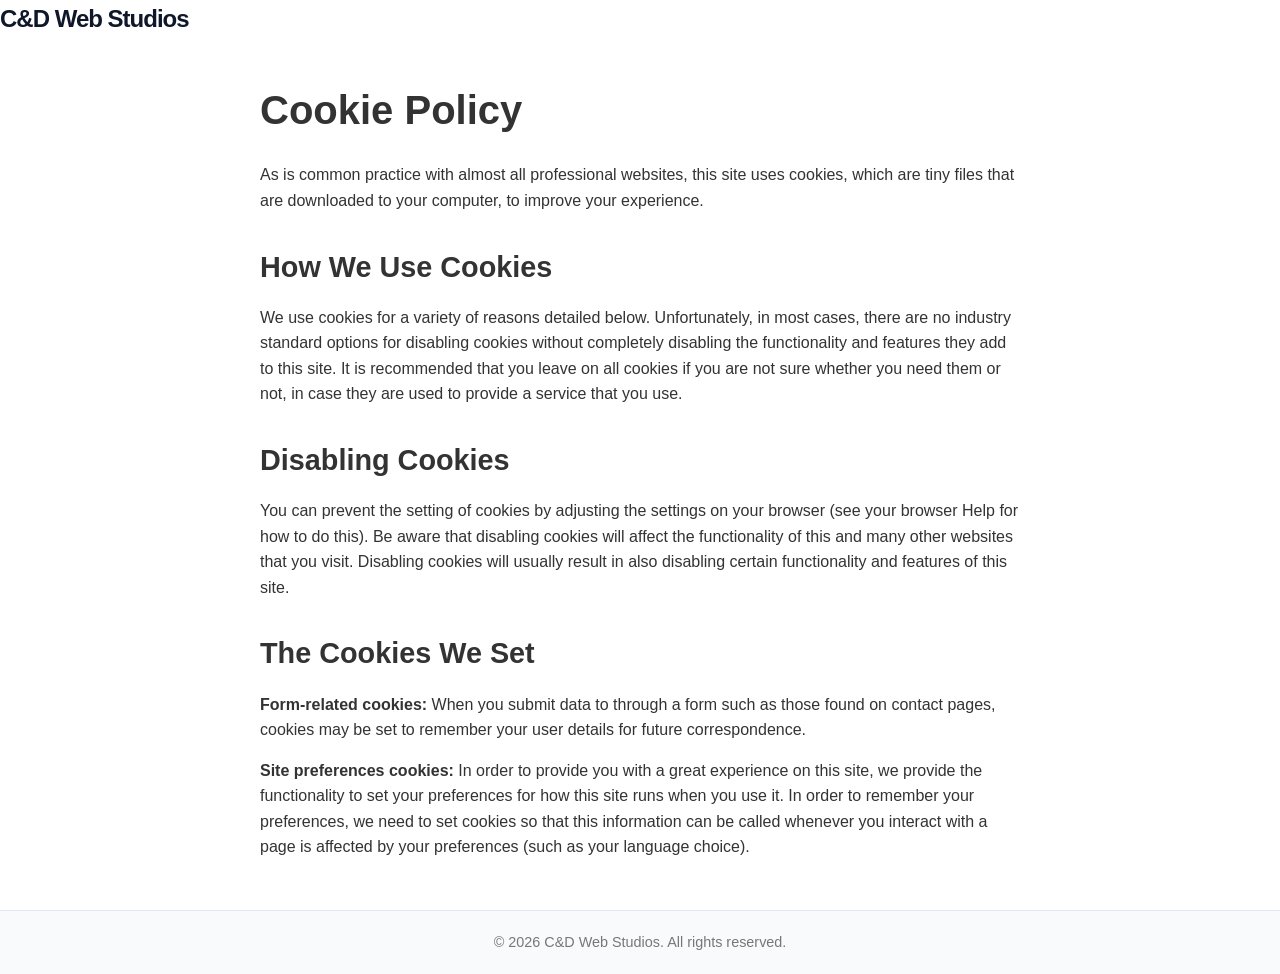
==== cookie-policy.html @ d0ed8b92 "Add files via upload" ====
<!DOCTYPE html>
<html lang="en">
<head>
    <meta charset="UTF-8">
    <meta name="viewport" content="width=device-width, initial-scale=1.0">
    <title>Cookie Policy - C&D Web Studios</title>
    <link rel="stylesheet" href="styles.css">
</head>
<body>

    <header>
        <div class="logo">C&D Web Studios</div>
    </header>

    <main style="max-width: 800px; margin: 40px auto; padding: 0 20px; font-family: sans-serif; line-height: 1.6; color: #333;">
        <h1 style="font-size: 2.5rem; margin-bottom: 20px;">Cookie Policy</h1>
        <p style="margin-bottom: 15px;">As is common practice with almost all professional websites, this site uses cookies, which are tiny files that are downloaded to your computer, to improve your experience.</p>
        
        <h2 style="font-size: 1.8rem; margin-top: 30px; margin-bottom: 15px;">How We Use Cookies</h2>
        <p style="margin-bottom: 15px;">We use cookies for a variety of reasons detailed below. Unfortunately, in most cases, there are no industry standard options for disabling cookies without completely disabling the functionality and features they add to this site. It is recommended that you leave on all cookies if you are not sure whether you need them or not, in case they are used to provide a service that you use.</p>
        
        <h2 style="font-size: 1.8rem; margin-top: 30px; margin-bottom: 15px;">Disabling Cookies</h2>
        <p style="margin-bottom: 15px;">You can prevent the setting of cookies by adjusting the settings on your browser (see your browser Help for how to do this). Be aware that disabling cookies will affect the functionality of this and many other websites that you visit. Disabling cookies will usually result in also disabling certain functionality and features of this site.</p>
        
        <h2 style="font-size: 1.8rem; margin-top: 30px; margin-bottom: 15px;">The Cookies We Set</h2>
        <p style="margin-bottom: 15px;"><strong>Form-related cookies:</strong> When you submit data to through a form such as those found on contact pages, cookies may be set to remember your user details for future correspondence.</p>
        <p style="margin-bottom: 15px;"><strong>Site preferences cookies:</strong> In order to provide you with a great experience on this site, we provide the functionality to set your preferences for how this site runs when you use it. In order to remember your preferences, we need to set cookies so that this information can be called whenever you interact with a page is affected by your preferences (such as your language choice).</p>
    </main>

    <footer style="text-align: center; margin-top: 50px; padding: 20px; font-size: 0.9rem; color: #777;">
        <p>&copy; 2026 C&D Web Studios. All rights reserved.</p>
    </footer>

</body>
</html>
---- styles.css ----
:root {
    --bg-principal: #ffffff;       
    --bg-secundario: #f8fafc;      
    --verde-principal: #10b981;    
    --texto-escuro: #0f172a;       
    --texto-mutado: #475569;       
    --borda-suave: #e2e8f0;        
}

* {
    margin: 0;
    padding: 0;
    box-sizing: border-box;
    font-family: 'Segoe UI', Tahoma, Geneva, Verdana, sans-serif;
    scroll-behavior: smooth;
}

body {
    background-color: var(--bg-principal);
    color: var(--texto-escuro);
    line-height: 1.6;
}

.navbar {
    display: flex;
    justify-content: space-between;
    align-items: center;
    padding: 1.5rem 4%;
    background-color: rgba(255, 255, 255, 0.95);
    border-bottom: 1px solid var(--borda-suave);
    position: fixed;
    width: 100%;
    top: 0;
    z-index: 1000;
    backdrop-filter: blur(10px);
}

.logo {
    font-size: 1.5rem;
    font-weight: 800;
    color: var(--texto-escuro);
    letter-spacing: -1px;
}

.highlight {
    color: var(--verde-principal);
}

.nav-links a {
    color: var(--texto-mutado);
    text-decoration: none;
    margin-right: 2rem;
    font-weight: 500;
    transition: color 0.3s ease;
}

.nav-links a:hover {
    color: var(--verde-principal);
}

.nav-actions {
    display: flex;
    align-items: center;
    gap: 1rem;
}

.nav-btn {
    color: var(--texto-escuro);
    text-decoration: none;
    font-weight: 600;
    padding: 0.6rem 1.2rem;
    border-radius: 6px;
    border: 1px solid var(--borda-suave);
    transition: all 0.3s ease;
}

.nav-btn:hover {
    border-color: var(--verde-principal);
    color: var(--verde-principal);
}

.lang-selector select {
    background: transparent;
    border: 1px solid var(--borda-suave);
    color: var(--texto-escuro);
    padding: 0.5rem;
    border-radius: 6px;
    cursor: pointer;
    font-weight: 600;
}

.cta-btn {
    display: inline-block;
    background-color: var(--verde-principal);
    color: #ffffff; 
    text-decoration: none;
    padding: 0.8rem 2rem;
    font-weight: 700;
    border-radius: 6px;
    border: 2px solid var(--verde-principal);
    transition: all 0.3s ease;
    cursor: pointer;
}

.cta-btn:hover {
    background-color: #ffffff;
    color: var(--verde-principal);
    border-color: var(--verde-principal);
    transform: translateY(-2px);
}

.hero-section {
    padding: 12rem 4% 8rem 4%;
    background-color: var(--bg-principal);
    display: flex;
    justify-content: center;
    text-align: center;
}

.hero-text h1 {
    font-size: 3.5rem;
    font-weight: 800;
    margin-bottom: 1.5rem;
    color: var(--texto-escuro);
    letter-spacing: -1px;
}

.text-emerald {
    color: var(--verde-principal);
}

.hero-text p {
    font-size: 1.25rem;
    color: var(--texto-mutado);
    max-width: 700px;
    margin: 0 auto 2.5rem auto;
}

.services-section {
    padding: 6rem 4%;
    background-color: var(--bg-secundario); 
    text-align: center;
}

.services-section h2 {
    font-size: 2.2rem;
    margin-bottom: 3rem;
    position: relative;
}

.services-grid {
    display: grid;
    grid-template-columns: repeat(auto-fit, minmax(250px, 1fr));
    gap: 2rem;
    max-width: 1200px;
    margin: 0 auto;
}

.service-card {
    background-color: var(--bg-principal);
    padding: 2.5rem 2rem;
    border-radius: 8px;
    border: 1px solid var(--borda-suave);
    text-align: left;
    transition: transform 0.3s ease, border-color 0.3s ease;
}

.service-card:hover {
    transform: translateY(-5px);
    border-color: var(--verde-principal);
}

.service-card h3 {
    margin-bottom: 1rem;
    color: var(--texto-escuro);
}

.service-card p {
    color: var(--texto-mutado);
    font-size: 0.95rem;
}

.portfolio-section {
    padding: 6rem 4%;
    background-color: var(--bg-principal);
    text-align: center;
}

.portfolio-section h2 {
    font-size: 2.2rem;
    margin-bottom: 0.5rem;
}

.portfolio-subtitle {
    color: var(--texto-mutado);
    margin-bottom: 3rem;
}

.portfolio-grid {
    display: grid;
    grid-template-columns: repeat(auto-fit, minmax(320px, 1fr));
    gap: 2.5rem;
    max-width: 1200px;
    margin: 0 auto;
}

.portfolio-item {
    text-align: left;
}

.portfolio-image {
    height: 240px;
    border-radius: 8px;
    display: flex;
    justify-content: center;
    align-items: center;
    margin-bottom: 1rem;
}

.placeholder-text {
    font-weight: 700;
    font-size: 1.2rem;
}

.portfolio-info h4 {
    font-size: 1.2rem;
    margin-bottom: 0.5rem;
}

.portfolio-info p {
    color: var(--texto-mutado);
    font-size: 0.95rem;
}

.testimonials-section {
    padding: 6rem 4%;
    background-color: var(--bg-secundario);
    text-align: center;
}

.testimonials-subtitle {
    color: var(--texto-mutado);
    margin-bottom: 3rem;
}

.testimonials-grid {
    display: grid;
    grid-template-columns: repeat(auto-fit, minmax(300px, 1fr));
    gap: 2rem;
    max-width: 1000px;
    margin: 0 auto;
}

.testimonial-card {
    background-color: var(--bg-principal);
    padding: 2.5rem;
    border-radius: 8px;
    border: 1px solid var(--borda-suave);
    text-align: left;
}

.quote-icon {
    font-size: 3rem;
    color: var(--verde-principal);
    line-height: 1;
    margin-bottom: 0.5rem;
}

.feedback {
    color: var(--texto-escuro);
    font-style: italic;
    margin-bottom: 1.5rem;
}

.client-info h4 {
    font-size: 1rem;
}

.client-info span {
    color: var(--texto-mutado);
    font-size: 0.85rem;
}

.contact-section {
    padding: 6rem 4%;
    background-color: var(--bg-principal);
    text-align: center;
}

.contact-section p {
    color: var(--texto-mutated);
    margin-bottom: 2.5rem;
}

.contact-form {
    max-width: 550px;
    margin: 0 auto;
    display: flex;
    flex-direction: column;
    gap: 1.2rem;
}

.contact-form input, 
.contact-form select, 
.contact-form textarea {
    width: 100%;
    padding: 1rem;
    background-color: var(--bg-secundario);
    border: 1px solid var(--borda-suave);
    color: var(--texto-escuro);
    border-radius: 6px;
    font-size: 1rem;
    outline: none;
    transition: border-color 0.3s ease;
}

.contact-form input:focus, 
.contact-form select:focus, 
.contact-form textarea:focus {
    border-color: var(--verde-principal);
}

.contact-form button {
    width: 100%;
}

.process-section {
    padding: 6rem 4%;
    background-color: var(--bg-secundario);
    text-align: center;
}

.process-subtitle {
    color: var(--texto-mutado);
    margin-bottom: 3rem;
}

.process-grid {
    display: grid;
    grid-template-columns: repeat(auto-fit, minmax(280px, 1fr));
    gap: 2.5rem;
    max-width: 1200px;
    margin: 0 auto;
}

.process-step {
    text-align: left;
}

.step-number {
    font-size: 2.5rem;
    font-weight: 800;
    color: var(--verde-principal);
    margin-bottom: 0.5rem;
}

.process-step h4 {
    font-size: 1.2rem;
    margin-bottom: 0.8rem;
}

.process-step p {
    color: var(--texto-mutado);
    font-size: 0.95rem;
}

.faq-section {
    padding: 6rem 4%;
    background-color: var(--bg-principal);
    text-align: center;
}

.faq-subtitle {
    color: var(--texto-mutado);
    margin-bottom: 3rem;
}

.faq-container {
    max-width: 750px;
    margin: 0 auto;
    text-align: left;
}

.faq-item {
    background-color: var(--bg-secundario);
    margin-bottom: 1rem;
    padding: 1rem 1.5rem;
    border-radius: 6px;
    border: 1px solid var(--borda-suave);
}

.faq-item summary {
    font-weight: 600;
    cursor: pointer;
    outline: none;
    list-style: none;
}

.faq-item summary::-webkit-details-marker {
    display: none;
}

.faq-content {
    margin-top: 1rem;
    color: var(--texto-mutado);
    font-size: 0.95rem;
}
footer {
    background-color: var(--bg-secundario);
    padding: 4rem 4% 2rem 4%;
    border-top: 1px solid var(--borda-suave);
}

.footer-container {
    max-width: 1200px;
    margin: 0 auto;
    display: flex;
    flex-direction: column;
    align-items: center;
    text-align: center;
    gap: 2.5rem;
}

.footer-brand h3 {
    font-size: 1.5rem;
    color: var(--texto-escuro);
    margin-bottom: 0.4rem;
    font-weight: 800;
    letter-spacing: -0.5px;
}

.footer-tagline {
    color: var(--texto-mutado);
    font-size: 0.95rem;
    font-weight: 500;
}

.footer-links {
    display: flex;
    justify-content: center;
    flex-wrap: wrap;
    gap: 2rem;
}

.footer-links a {
    color: var(--texto-mutado);
    text-decoration: none;
    font-size: 0.9rem;
    font-weight: 500;
    transition: color 0.3s ease;
}

.footer-links a:hover {
    color: var(--verde-principal);
}

.footer-bottom {
    width: 100%;
    border-top: 1px solid var(--borda-suave);
    padding-top: 2rem;
    display: flex;
    flex-direction: column;
    gap: 0.5rem;
}

.footer-email {
    color: var(--texto-escuro);
    font-size: 0.95rem;
    font-weight: 500;
}

.footer-email a {
    color: var(--texto-escuro);
    text-decoration: none;
    font-weight: 700;
    border-bottom: 2px solid rgba(16, 185, 129, 0.2);
    transition: all 0.3s ease;
}

.footer-email a:hover {
    color: var(--verde-principal);
    border-bottom-color: var(--verde-principal);
}

.footer-copy {
    color: var(--texto-mutado);
    font-size: 0.85rem;
}

.whatsapp-float {
    position: fixed;
    width: 60px;
    height: 60px;
    bottom: 20px;
    right: 20px;
    background-color: #25d366; 
    border-radius: 50px;
    display: flex;
    justify-content: center;
    align-items: center;
    box-shadow: 0px 4px 12px rgba(0, 0, 0, 0.15);
    z-index: 1000;
    transition: all 0.3s ease;
}

.whatsapp-float:hover {
    transform: scale(1.1) translateY(-2px);
    box-shadow: 0px 6px 16px rgba(37, 211, 102, 0.3);
}

.whatsapp-icon {
    width: 32px;
    height: 32px;
}

@media (max-width: 768px) {
    .footer-links {
        flex-direction: column;
        gap: 1.2rem;
    }
    
    .footer-container {
        gap: 2rem;
    }
}

.cookie-banner {
    position: fixed;
    bottom: -100px;
    left: 20px;
    right: 20px;
    background-color: var(--texto-escuro);
    color: #ffffff;
    padding: 1.5rem 2rem;
    border-radius: 8px;
    box-shadow: 0 10px 30px rgba(0, 0, 0, 0.3);
    z-index: 9999;
    transition: bottom 0.5s ease;
}

.cookie-banner.show {
    bottom: 20px;
}

.cookie-content {
    max-width: 1200px;
    margin: 0 auto;
    display: flex;
    justify-content: space-between;
    align-items: center;
    flex-wrap: wrap;
    gap: 1.5rem;
}

.cookie-content p {
    font-size: 0.9rem;
    color: #cbd5e1;
    max-width: 800px;
    margin: 0;
}

.cookie-buttons {
    display: flex;
    gap: 1rem;
}

.cookie-btn {
    padding: 0.6rem 1.5rem;
    border-radius: 6px;
    font-weight: 600;
    font-size: 0.85rem;
    cursor: pointer;
    transition: all 0.2s ease;
    border: none;
}

.cookie-btn.accept {
    background-color: var(--verde-principal);
    color: #ffffff;
}

.cookie-btn.accept:hover {
    background-color: #059669;
}

.cookie-btn.reject {
    background-color: transparent;
    color: #cbd5e1;
    border: 1px solid #475569;
}

.cookie-btn.reject:hover {
    background-color: rgba(255, 255, 255, 0.1);
    color: #ffffff;
}

@media (max-width: 768px) {
    .cookie-content {
        flex-direction: column;
        text-align: center;
    }
    .cookie-buttons {
        width: 100%;
        justify-content: center;
    }
}
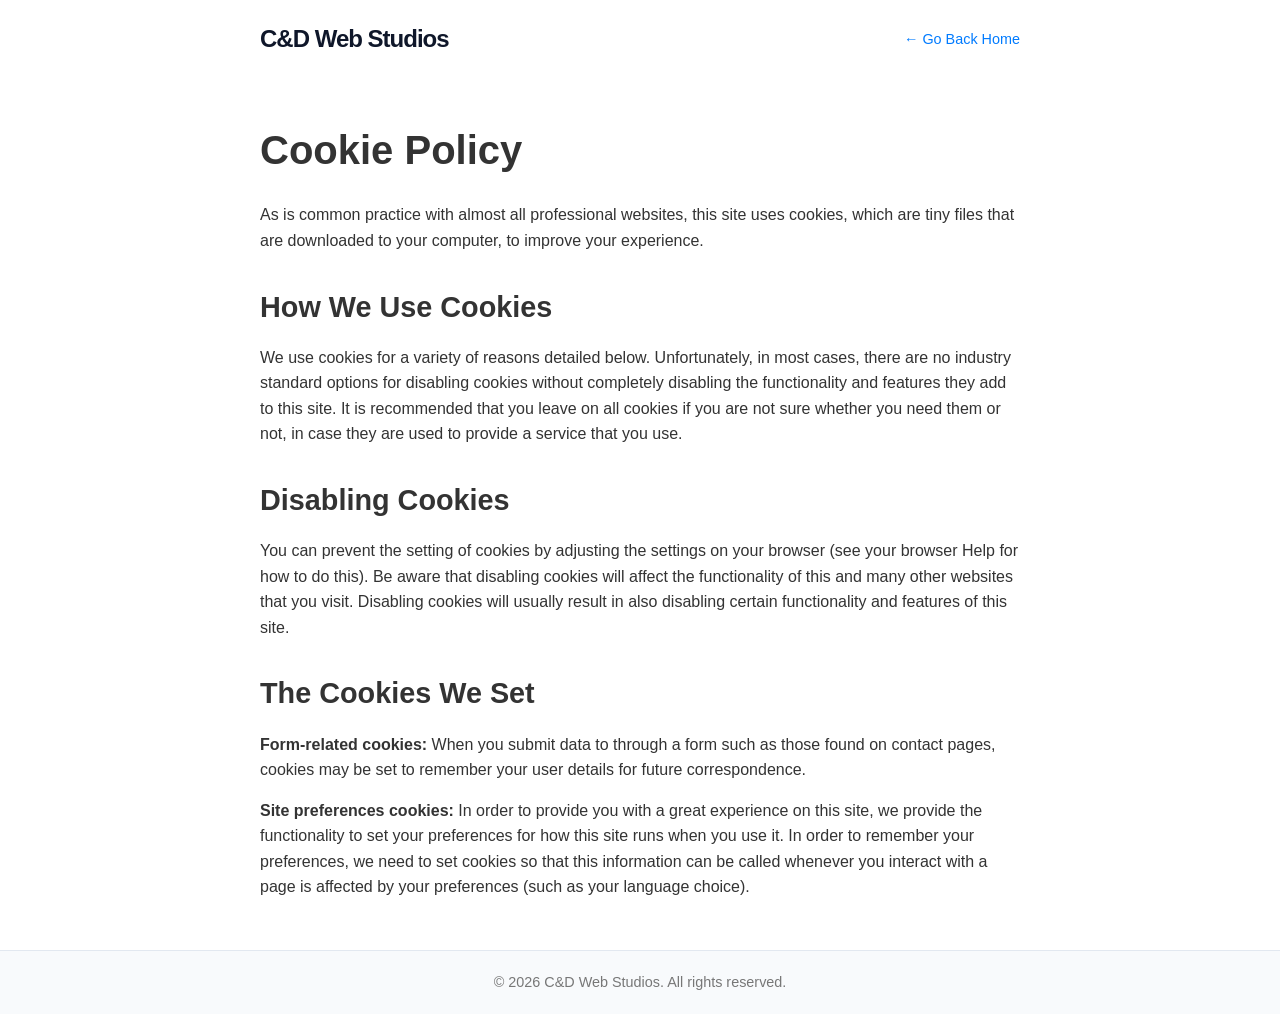
==== commit f98a0fdd: "Add files via upload" ====
--- a/cookie-policy.html
+++ b/cookie-policy.html
@@ -8,9 +8,11 @@
 </head>
 <body>
 
-    <header>
-        <div class="logo">C&D Web Studios</div>
-    </header>
+   <header style="display: flex; justify-content: space-between; align-items: center; padding: 20px; max-width: 800px; margin: 0 auto;">
+    <div class="logo" style="font-weight: bold;">C&D Web Studios</div>
+    <a href="index.html" style="text-decoration: none; color: #007BFF; font-family: sans-serif; font-size: 0.9rem; font-weight: 500;">← Go Back Home</a>
+</header>
+
 
     <main style="max-width: 800px; margin: 40px auto; padding: 0 20px; font-family: sans-serif; line-height: 1.6; color: #333;">
         <h1 style="font-size: 2.5rem; margin-bottom: 20px;">Cookie Policy</h1>
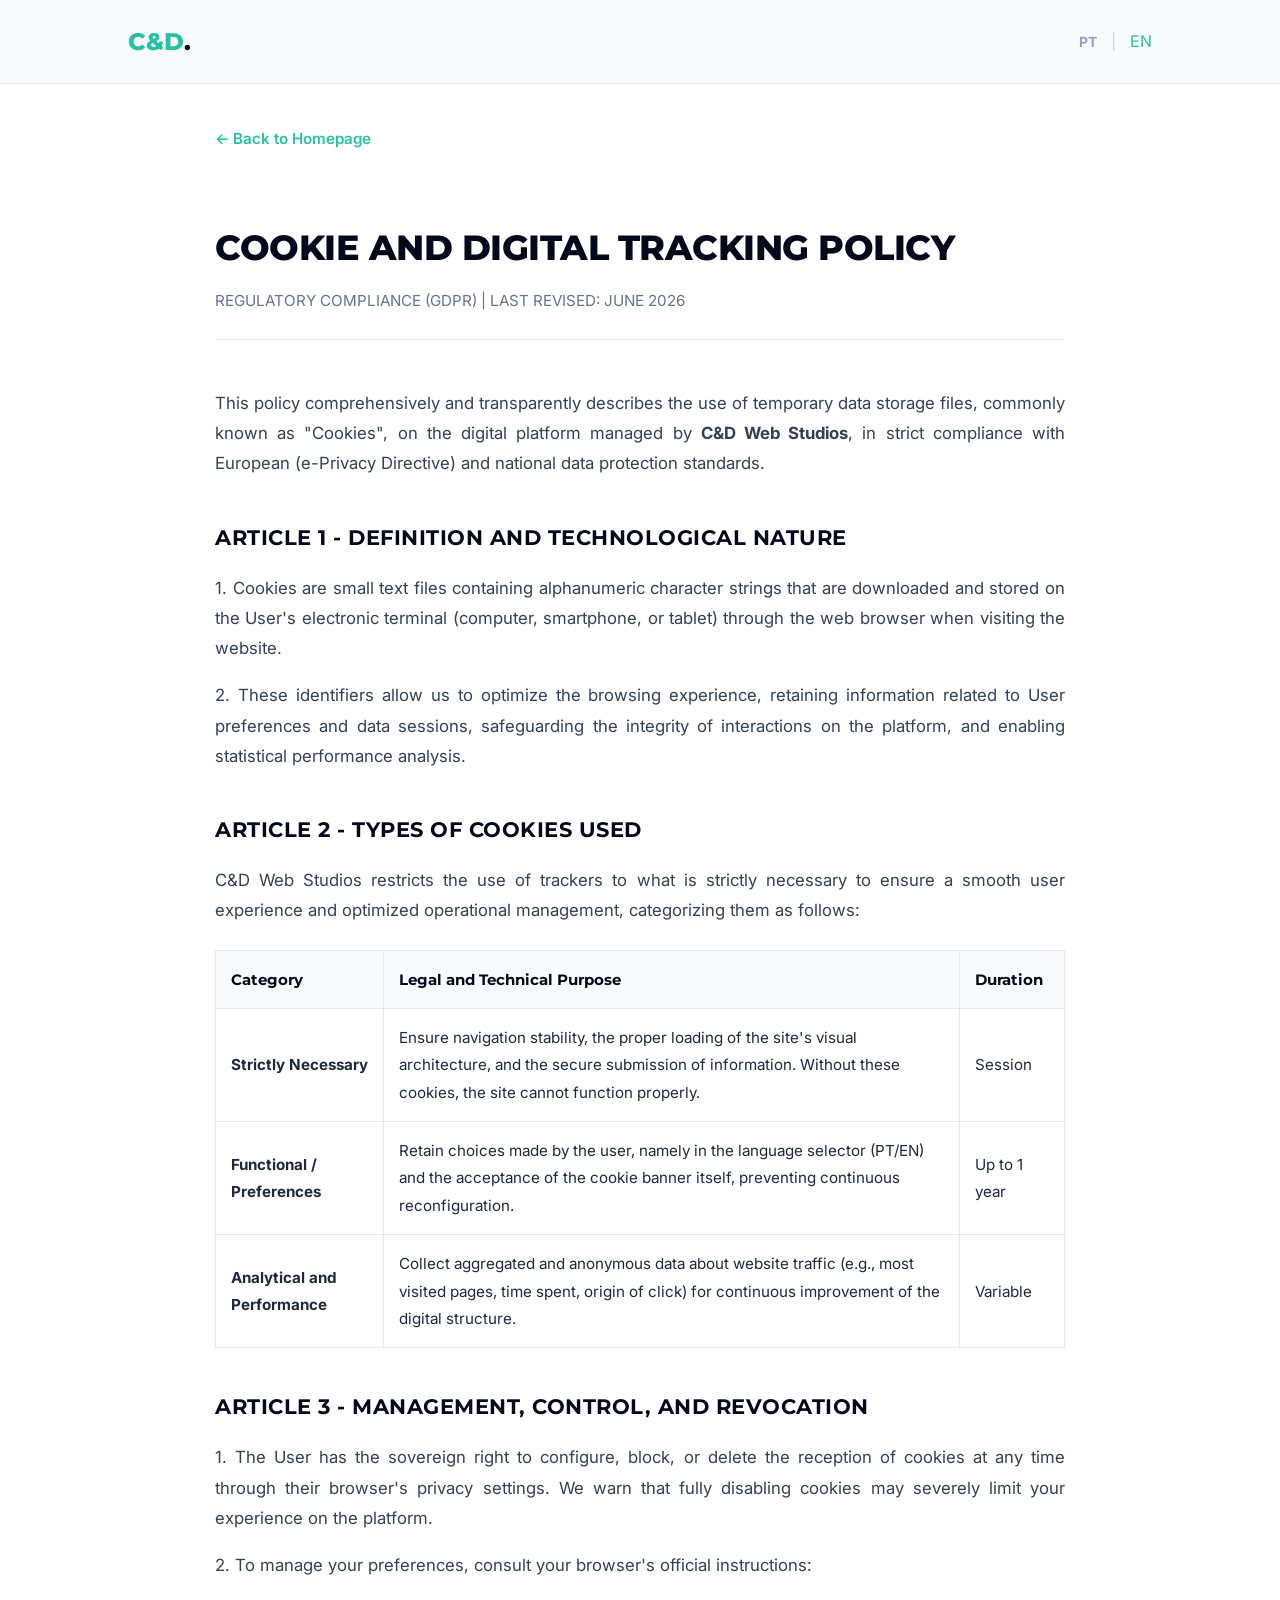
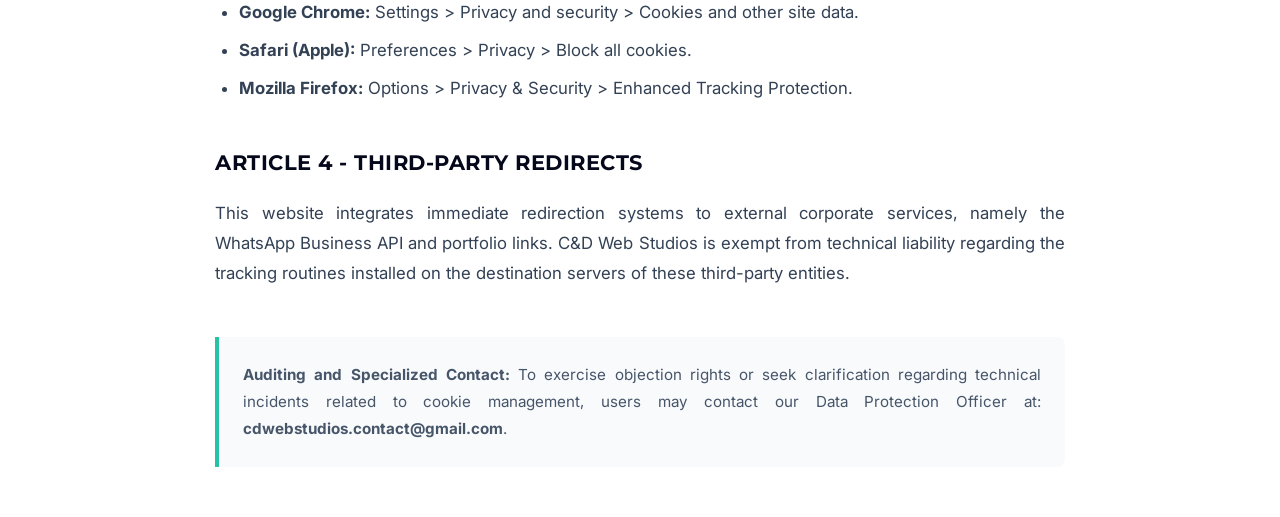
==== commit 04bdafc5: "Update cookie-policy.html" ====
--- a/cookie-policy.html
+++ b/cookie-policy.html
@@ -3,35 +3,104 @@
 <head>
     <meta charset="UTF-8">
     <meta name="viewport" content="width=device-width, initial-scale=1.0">
-    <title>Cookie Policy - C&D Web Studios</title>
-    <link rel="stylesheet" href="styles.css">
+    <title>Cookie Policy | C&D Web Studios</title>
+    <link href="https://fonts.googleapis.com/css2?family=Montserrat:wght@400;700;800&family=Inter:wght@300;400;600;700&display=swap" rel="stylesheet">
+    <style>
+        body { font-family: 'Inter', sans-serif; line-height: 1.8; color: #1e293b; background-color: #ffffff; margin: 0; padding: 0 0 50px 0; }
+        .legal-header { display: flex; justify-content: space-between; align-items: center; padding: 20px 10%; background-color: #f8fafc; border-bottom: 1px solid #e2e8f0; margin-bottom: 40px; }
+        .logo-mini { font-family: 'Montserrat', sans-serif; font-size: 24px; font-weight: 800; color: #26C2A3; text-decoration: none; }
+        .logo-mini .dot { color: #05081A; }
+        .lang-switch a { font-weight: 700; text-decoration: none; font-size: 14px; transition: color 0.3s; }
+        .lang-active { color: #26C2A3; }
+        .lang-inactive { color: #94a3b8; }
+        .lang-inactive:hover { color: #05081A; }
+        .separator { color: #cbd5e1; margin: 0 10px; }
+        
+        .container { max-width: 850px; margin: 0 auto; padding: 0 10%; }
+        .back-link { display: inline-flex; align-items: center; margin-bottom: 2.5rem; color: #26C2A3; text-decoration: none; font-weight: 600; font-size: 0.95rem; transition: color 0.2s ease; }
+        .back-link:hover { color: #05081A; }
+        h1 { font-family: 'Montserrat', sans-serif; color: #05081A; font-size: 2.2rem; font-weight: 800; margin-bottom: 0.5rem; letter-spacing: -0.5px; }
+        .meta-date { color: #64748b; font-size: 0.95rem; margin-bottom: 3rem; border-bottom: 1px solid #e2e8f0; padding-bottom: 1.5rem; }
+        h2 { font-family: 'Montserrat', sans-serif; color: #05081A; font-size: 1.3rem; font-weight: 700; margin-top: 2.5rem; margin-bottom: 1rem; text-transform: uppercase; letter-spacing: 0.5px; }
+        p, li { color: #334155; font-size: 1.05rem; text-align: justify; }
+        ul { padding-left: 1.5rem; margin-bottom: 1.5rem; }
+        li { margin-bottom: 0.5rem; }
+        
+        table { width: 100%; border-collapse: collapse; margin: 1.5rem 0; font-size: 0.95rem; }
+        th, td { padding: 15px; border: 1px solid #e2e8f0; text-align: left; }
+        th { background-color: #f8fafc; color: #05081A; font-weight: 700; font-family: 'Montserrat', sans-serif; }
+        
+        .legal-notice { background-color: #f8fafc; border-left: 4px solid #26C2A3; padding: 1.5rem; margin-top: 3rem; border-radius: 0 8px 8px 0; }
+        .legal-notice p { margin: 0; font-size: 0.95rem; color: #475569; }
+    </style>
 </head>
 <body>
 
-   <header style="display: flex; justify-content: space-between; align-items: center; padding: 20px; max-width: 800px; margin: 0 auto;">
-    <div class="logo" style="font-weight: bold;">C&D Web Studios</div>
-    <a href="index.html" style="text-decoration: none; color: #007BFF; font-family: sans-serif; font-size: 0.9rem; font-weight: 500;">← Go Back Home</a>
-</header>
+<div class="legal-header">
+    <a href="index.html" class="logo-mini">C&D<span class="dot">.</span></a>
+    <div class="lang-switch">
+        <a href="cookies.html" class="lang-inactive">PT</a> <span class="separator">|</span> <span class="lang-active">EN</span>
+    </div>
+</div>
 
-
-    <main style="max-width: 800px; margin: 40px auto; padding: 0 20px; font-family: sans-serif; line-height: 1.6; color: #333;">
-        <h1 style="font-size: 2.5rem; margin-bottom: 20px;">Cookie Policy</h1>
-        <p style="margin-bottom: 15px;">As is common practice with almost all professional websites, this site uses cookies, which are tiny files that are downloaded to your computer, to improve your experience.</p>
-        
-        <h2 style="font-size: 1.8rem; margin-top: 30px; margin-bottom: 15px;">How We Use Cookies</h2>
-        <p style="margin-bottom: 15px;">We use cookies for a variety of reasons detailed below. Unfortunately, in most cases, there are no industry standard options for disabling cookies without completely disabling the functionality and features they add to this site. It is recommended that you leave on all cookies if you are not sure whether you need them or not, in case they are used to provide a service that you use.</p>
-        
-        <h2 style="font-size: 1.8rem; margin-top: 30px; margin-bottom: 15px;">Disabling Cookies</h2>
-        <p style="margin-bottom: 15px;">You can prevent the setting of cookies by adjusting the settings on your browser (see your browser Help for how to do this). Be aware that disabling cookies will affect the functionality of this and many other websites that you visit. Disabling cookies will usually result in also disabling certain functionality and features of this site.</p>
-        
-        <h2 style="font-size: 1.8rem; margin-top: 30px; margin-bottom: 15px;">The Cookies We Set</h2>
-        <p style="margin-bottom: 15px;"><strong>Form-related cookies:</strong> When you submit data to through a form such as those found on contact pages, cookies may be set to remember your user details for future correspondence.</p>
-        <p style="margin-bottom: 15px;"><strong>Site preferences cookies:</strong> In order to provide you with a great experience on this site, we provide the functionality to set your preferences for how this site runs when you use it. In order to remember your preferences, we need to set cookies so that this information can be called whenever you interact with a page is affected by your preferences (such as your language choice).</p>
-    </main>
-
-    <footer style="text-align: center; margin-top: 50px; padding: 20px; font-size: 0.9rem; color: #777;">
-        <p>&copy; 2026 C&D Web Studios. All rights reserved.</p>
-    </footer>
+<div class="container">
+    <a href="index.html" class="back-link">&larr; Back to Homepage</a>
+    
+    <h1>COOKIE AND DIGITAL TRACKING POLICY</h1>
+    <div class="meta-date">REGULATORY COMPLIANCE (GDPR) | LAST REVISED: JUNE 2026</div>
+    
+    <p>This policy comprehensively and transparently describes the use of temporary data storage files, commonly known as "Cookies", on the digital platform managed by <strong>C&D Web Studios</strong>, in strict compliance with European (e-Privacy Directive) and national data protection standards.</p>
+    
+    <h2>Article 1 - Definition and Technological Nature</h2>
+    <p>1. Cookies are small text files containing alphanumeric character strings that are downloaded and stored on the User's electronic terminal (computer, smartphone, or tablet) through the web browser when visiting the website.</p>
+    <p>2. These identifiers allow us to optimize the browsing experience, retaining information related to User preferences and data sessions, safeguarding the integrity of interactions on the platform, and enabling statistical performance analysis.</p>
+    
+    <h2>Article 2 - Types of Cookies Used</h2>
+    <p>C&D Web Studios restricts the use of trackers to what is strictly necessary to ensure a smooth user experience and optimized operational management, categorizing them as follows:</p>
+    
+    <table>
+        <thead>
+            <tr>
+                <th>Category</th>
+                <th>Legal and Technical Purpose</th>
+                <th>Duration</th>
+            </tr>
+        </thead>
+        <tbody>
+            <tr>
+                <td><strong>Strictly Necessary</strong></td>
+                <td>Ensure navigation stability, the proper loading of the site's visual architecture, and the secure submission of information. Without these cookies, the site cannot function properly.</td>
+                <td>Session</td>
+            </tr>
+            <tr>
+                <td><strong>Functional / Preferences</strong></td>
+                <td>Retain choices made by the user, namely in the language selector (PT/EN) and the acceptance of the cookie banner itself, preventing continuous reconfiguration.</td>
+                <td>Up to 1 year</td>
+            </tr>
+            <tr>
+                <td><strong>Analytical and Performance</strong></td>
+                <td>Collect aggregated and anonymous data about website traffic (e.g., most visited pages, time spent, origin of click) for continuous improvement of the digital structure.</td>
+                <td>Variable</td>
+            </tr>
+        </tbody>
+    </table>
+    
+    <h2>Article 3 - Management, Control, and Revocation</h2>
+    <p>1. The User has the sovereign right to configure, block, or delete the reception of cookies at any time through their browser's privacy settings. We warn that fully disabling cookies may severely limit your experience on the platform.</p>
+    <p>2. To manage your preferences, consult your browser's official instructions:</p>
+    <ul>
+        <li><strong>Google Chrome:</strong> Settings > Privacy and security > Cookies and other site data.</li>
+        <li><strong>Safari (Apple):</strong> Preferences > Privacy > Block all cookies.</li>
+        <li><strong>Mozilla Firefox:</strong> Options > Privacy & Security > Enhanced Tracking Protection.</li>
+    </ul>
+    
+    <h2>Article 4 - Third-Party Redirects</h2>
+    <p>This website integrates immediate redirection systems to external corporate services, namely the WhatsApp Business API and portfolio links. C&D Web Studios is exempt from technical liability regarding the tracking routines installed on the destination servers of these third-party entities.</p>
+    
+    <div class="legal-notice">
+        <p><strong>Auditing and Specialized Contact:</strong> To exercise objection rights or seek clarification regarding technical incidents related to cookie management, users may contact our Data Protection Officer at: <strong>cdwebstudios.contact@gmail.com</strong>.</p>
+    </div>
+</div>
 
 </body>
 </html>
